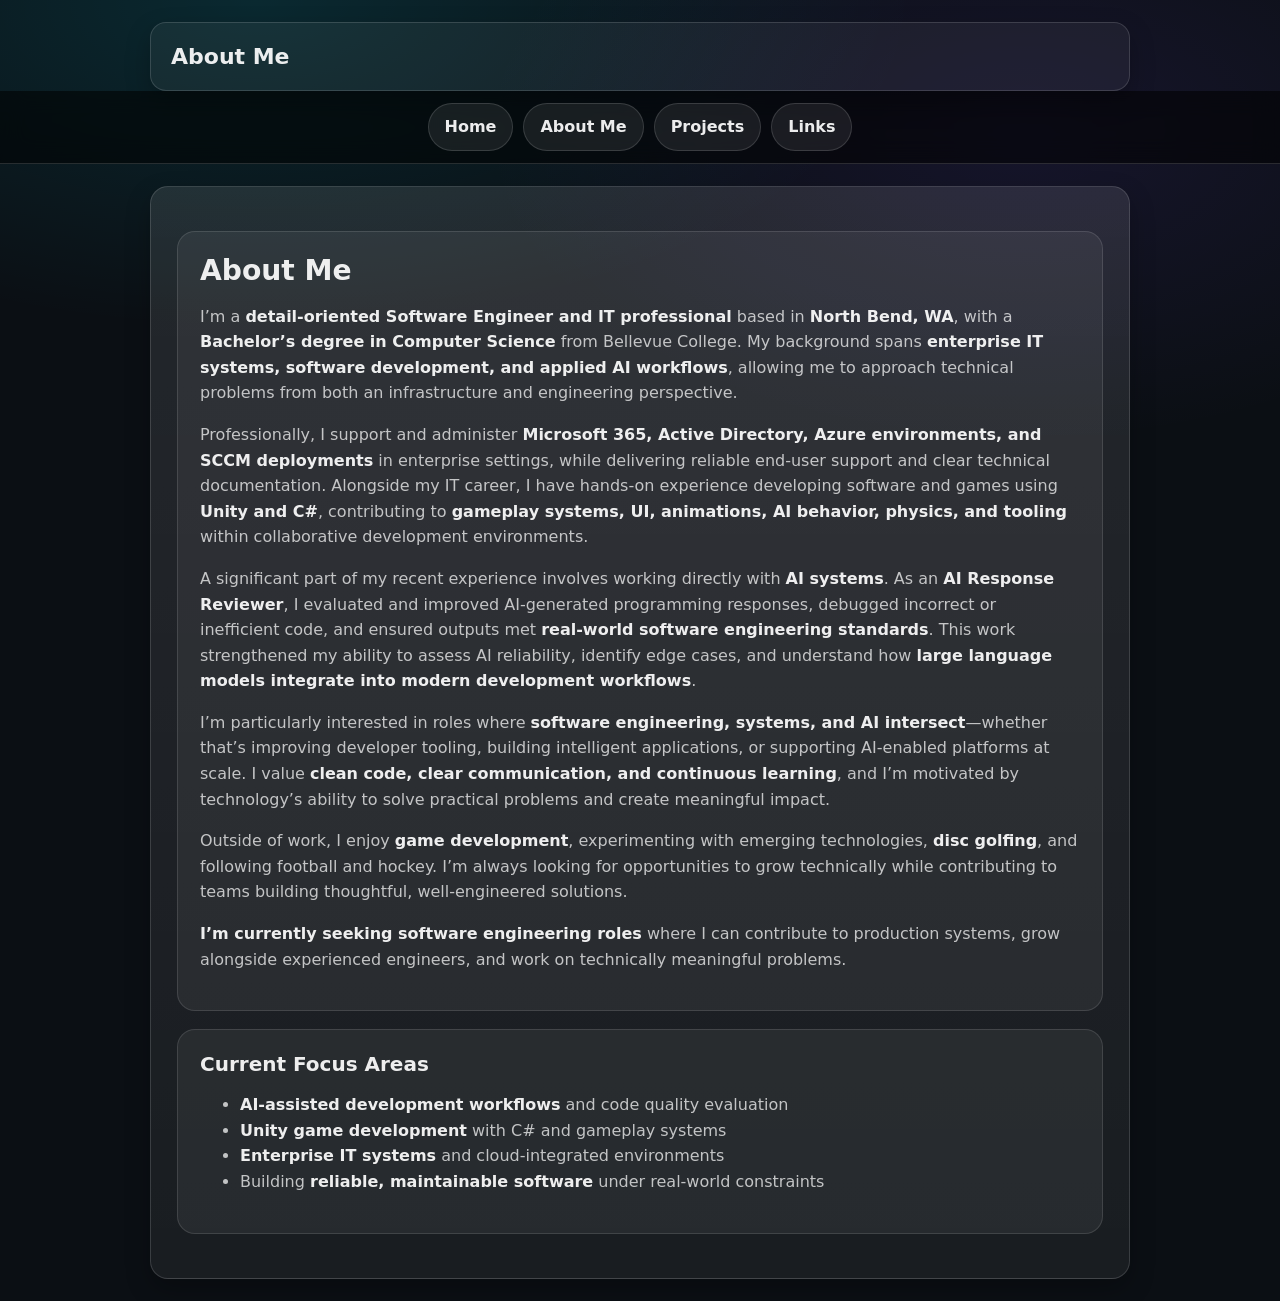
==== about.html @ 13e96431 "Upgrade Made major changes to the style and layout of website." ====
<!DOCTYPE html>
<html lang="en">
<head>
    <meta charset="UTF-8">
    <title>About Me - Charles Biffin</title>
    <link rel="stylesheet" href="assets/style.css">
    <meta name="viewport" content="width=device-width, initial-scale=1.0">
</head>
<body>

    <!-- Large Page Title -->
    <div class="page-title about-title">About Me</div>

    <!-- Navigation Bar -->
    <nav class="navbar">
        <a href="index.html" class="nav-button">Home</a>
        <a href="about.html" class="nav-button">About Me</a>
        <a href="projects.html" class="nav-button">Projects</a>
        <a href="links.html" class="nav-button">Links</a>
    </nav>

    <!-- Main Container -->
    <div class="main-container">
        <section class="content-box">
  <h2>About Me</h2>

  <p>
    I’m a <strong>detail-oriented Software Engineer and IT professional</strong> based in <strong>North Bend, WA</strong>, with a <strong>Bachelor’s degree in Computer Science</strong> from Bellevue College. My background spans <strong>enterprise IT systems, software development, and applied AI workflows</strong>, allowing me to approach technical problems from both an infrastructure and engineering perspective.
  </p>

  <p>
    Professionally, I support and administer <strong>Microsoft 365, Active Directory, Azure environments, and SCCM deployments</strong> in enterprise settings, while delivering reliable end-user support and clear technical documentation. Alongside my IT career, I have hands-on experience developing software and games using <strong>Unity and C#</strong>, contributing to <strong>gameplay systems, UI, animations, AI behavior, physics, and tooling</strong> within collaborative development environments.
  </p>

  <p>
    A significant part of my recent experience involves working directly with <strong>AI systems</strong>. As an <strong>AI Response Reviewer</strong>, I evaluated and improved AI-generated programming responses, debugged incorrect or inefficient code, and ensured outputs met <strong>real-world software engineering standards</strong>. This work strengthened my ability to assess AI reliability, identify edge cases, and understand how <strong>large language models integrate into modern development workflows</strong>.
  </p>

  <p>
    I’m particularly interested in roles where <strong>software engineering, systems, and AI intersect</strong>—whether that’s improving developer tooling, building intelligent applications, or supporting AI-enabled platforms at scale. I value <strong>clean code, clear communication, and continuous learning</strong>, and I’m motivated by technology’s ability to solve practical problems and create meaningful impact.
  </p>

  <p>
    Outside of work, I enjoy <strong>game development</strong>, experimenting with emerging technologies, <strong>disc golfing</strong>, and following football and hockey. I’m always looking for opportunities to grow technically while contributing to teams building thoughtful, well-engineered solutions.
  </p>

  <p>
    <strong>I’m currently seeking software engineering roles</strong> where I can contribute to production systems, grow alongside experienced engineers, and work on technically meaningful problems.
  </p>
</section>

        <section class="content-box">
  <h3>Current Focus Areas</h3>
  <ul>
    <li><strong>AI-assisted development workflows</strong> and code quality evaluation</li>
    <li><strong>Unity game development</strong> with C# and gameplay systems</li>
    <li><strong>Enterprise IT systems</strong> and cloud-integrated environments</li>
    <li>Building <strong>reliable, maintainable software</strong> under real-world constraints</li>
  </ul>
</section>


    </div>

</body>
</html>
---- assets/style.css ----
/* =========================================================
   CharlesBLive — Site-wide styles (clean modern refresh)
   Works with your existing class names:
   .navbar .nav-button .welcome .experience .projects .project-card
   .main-container .content-box .page-title
========================================================= */

:root{
  --bg: #0b0f14;
  --panel: rgba(255,255,255,0.06);
  --panel2: rgba(255,255,255,0.10);
  --border: rgba(255,255,255,0.14);

  --text: rgba(255,255,255,0.92);
  --muted: rgba(255,255,255,0.72);

  --accent: #00e5ff;
  --accent2: #7c4dff;

  --radius: 18px;
  --shadow: 0 18px 45px rgba(0,0,0,0.45);
  --shadowSoft: 0 10px 25px rgba(0,0,0,0.25);

  --max: 980px;
}

/* Base reset */
*{ box-sizing: border-box; }
html, body{ margin: 0; padding: 0; overflow-x: hidden; }

body{
  background:
    radial-gradient(1100px 550px at 20% 0%, rgba(0,229,255,0.12), transparent 60%),
    radial-gradient(900px 520px at 80% 10%, rgba(124,77,255,0.10), transparent 60%),
    var(--bg);
  color: var(--text);
  font-family: ui-sans-serif, system-ui, -apple-system, "Segoe UI", Arial, sans-serif;
  line-height: 1.6;
}

/* Typography */
h1,h2,h3{ line-height: 1.2; margin: 0 0 10px; }
h1{ font-size: clamp(28px, 3.2vw, 44px); letter-spacing: -0.02em; }
h2{ font-size: clamp(22px, 2.2vw, 30px); }
h3{ font-size: 20px; }

p, li{ color: var(--muted); }
strong{ color: var(--text); }

a{ color: var(--accent); text-decoration: none; }
a:hover{ text-decoration: underline; }

/* Shared “container feel” */
.welcome,
.experience,
.main-container,
.projects{
  width: min(92vw, var(--max));
  margin: 22px auto;
}

/* Page title banner */
.page-title{
  width: min(92vw, var(--max));
  margin: 22px auto 0;
  padding: 16px 20px;
  border-radius: 16px;
  border: 1px solid var(--border);
  background: rgba(255,255,255,0.05);
  box-shadow: var(--shadowSoft);
  font-weight: 800;
  font-size: 22px;
  color: var(--text);
}

/* =========================================================
   Navbar (sticky, clean)
========================================================= */
.navbar{
  position: sticky;
  top: 0;
  z-index: 999;
  background: rgba(0,0,0,0.55);
  backdrop-filter: blur(12px);
  border-bottom: 1px solid var(--border);

  display: flex;
  justify-content: center;
  gap: 10px;
  padding: 12px 12px;
  flex-wrap: wrap;
}

.nav-button{
  display: inline-flex;
  align-items: center;
  justify-content: center;

  padding: 10px 16px;
  border-radius: 999px;

  border: 1px solid rgba(255,255,255,0.14);
  background: rgba(255,255,255,0.08);

  color: var(--text);
  font-weight: 650;
  font-size: 16px;

  transition: transform 0.15s ease, background 0.15s ease, border-color 0.15s ease;
}

.nav-button:hover{
  transform: translateY(-1px);
  background: rgba(0,229,255,0.14);
  border-color: rgba(0,229,255,0.35);
  text-decoration: none;
}

/* =========================================================
   Sections / cards
========================================================= */
.welcome,
.experience,
.main-container{
  border-radius: var(--radius);
  border: 1px solid var(--border);
  background: linear-gradient(180deg, var(--panel2), var(--panel));
  box-shadow: var(--shadowSoft);
  padding: 26px;
}

.welcome{
  text-align: left;
}

.welcome p{
  margin-bottom: 0;
}

.experience .job{
  margin-top: 16px;
  padding-top: 16px;
  border-top: 1px solid rgba(255,255,255,0.10);
}

.experience .job:first-of-type{
  border-top: none;
  padding-top: 0;
}

.experience ul{
  margin: 10px 0 0;
  padding-left: 20px;
}

.experience li{
  margin: 8px 0;
}

/* Reusable content boxes (About page uses these) */
.content-box{
  margin: 18px auto;
  padding: 22px;
  border-radius: var(--radius);
  border: 1px solid rgba(255,255,255,0.12);
  background: rgba(255,255,255,0.06);
}

/* =========================================================
   Projects layout
========================================================= */
.projects{
  display: grid;
  grid-template-columns: 1fr;
  gap: 18px;
}

.project-card{
  border-radius: var(--radius);
  border: 1px solid rgba(255,255,255,0.14);
  background: linear-gradient(180deg, rgba(255,255,255,0.09), rgba(255,255,255,0.05));
  box-shadow: var(--shadowSoft);
  padding: 22px;

  transition: transform 0.18s ease, box-shadow 0.18s ease, border-color 0.18s ease;
}

.project-card:hover{
  transform: translateY(-3px);
  box-shadow: var(--shadow);
  border-color: rgba(0,229,255,0.35);
}

.project-card p{
  margin: 10px 0 0;
}

/* Buttons */
.game-button{
  display: inline-flex;
  align-items: center;
  justify-content: center;

  margin-top: 14px;
  padding: 12px 16px;

  border-radius: 12px;
  font-weight: 750;

  border: 1px solid rgba(0,229,255,0.35);
  background: rgba(0,229,255,0.12);
  color: var(--text);

  transition: transform 0.15s ease, background 0.15s ease, border-color 0.15s ease;
}

.game-button:hover{
  transform: translateY(-1px);
  background: rgba(0,229,255,0.18);
  text-decoration: none;
}

/* Images inside project cards if you add them */
.project-card img{
  width: 100%;
  height: auto;
  border-radius: 14px;
  margin-top: 14px;
  border: 1px solid rgba(255,255,255,0.10);
}

/* =========================================================
   Mobile tweaks
========================================================= */
@media (min-width: 900px){
  .projects{
    grid-template-columns: 1fr 1fr;
  }
}

@media (max-width: 520px){
  .nav-button{
    flex: 1 1 auto;
    width: calc(50% - 10px);
    justify-content: center;
  }

  .welcome,
  .experience,
  .main-container{
    padding: 18px;
  }

  .content-box{
    padding: 18px;
  }
}


/* ==========================
   Project Tags (nice “pills”)
========================== */
.tag-row {
  display: flex;
  flex-wrap: wrap;
  gap: 10px;
  margin: 14px 0 18px;
}

.tag {
  display: inline-block;
  padding: 6px 12px;
  border-radius: 999px;
  font-size: 14px;
  font-weight: 700;
  letter-spacing: 0.2px;

  background: rgba(0, 255, 255, 0.12);
  border: 1px solid rgba(0, 255, 255, 0.5);
  color: #bffcff;
}
.project-card .game-button {
  margin-right: 10px;
  margin-top: 10px;
}
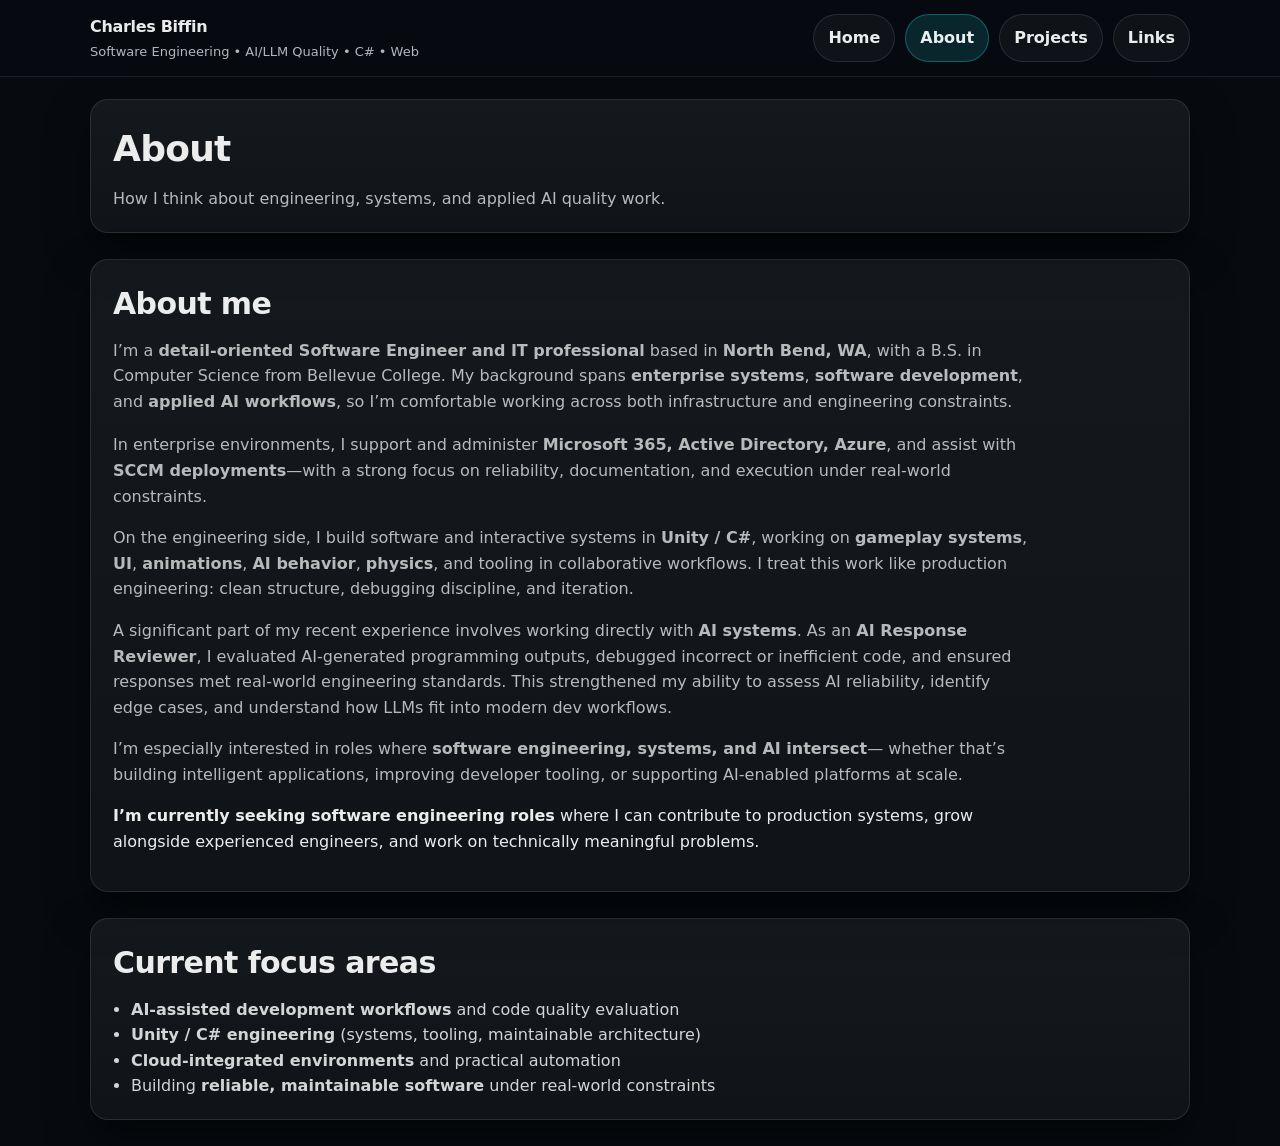
==== commit ad55c303: "edits to formatting" ====
--- a/about.html
+++ b/about.html
@@ -1,66 +1,110 @@
 <!DOCTYPE html>
 <html lang="en">
 <head>
-    <meta charset="UTF-8">
-    <title>About Me - Charles Biffin</title>
-    <link rel="stylesheet" href="assets/style.css">
-    <meta name="viewport" content="width=device-width, initial-scale=1.0">
+  <!-- =========================
+       Metadata + SEO
+       ========================= -->
+  <meta charset="UTF-8" />
+  <meta name="viewport" content="width=device-width, initial-scale=1.0" />
+  <title>About | Charles Biffin</title>
+  <meta name="description"
+        content="About Charles Biffin — software engineer focused on practical systems and applied AI/LLM code quality, based in North Bend, WA." />
+
+  <link rel="stylesheet" href="assets/style.css" />
 </head>
+
 <body>
+  <a class="skip-link" href="#main">Skip to content</a>
 
-    <!-- Large Page Title -->
-    <div class="page-title about-title">About Me</div>
+  <!-- =========================================================
+       Shared Header / Nav (MATCHES index/projects/links)
+       ========================================================= -->
+  <header class="site-header">
+    <div class="container site-header__inner">
+      <div class="brand">
+        <div class="brand__name">Charles Biffin</div>
+        <div class="brand__tagline">Software Engineering • AI/LLM Quality • C# • Web</div>
+      </div>
 
-    <!-- Navigation Bar -->
-    <nav class="navbar">
-        <a href="index.html" class="nav-button">Home</a>
-        <a href="about.html" class="nav-button">About Me</a>
-        <a href="projects.html" class="nav-button">Projects</a>
-        <a href="links.html" class="nav-button">Links</a>
-    </nav>
+      <nav class="nav" aria-label="Primary">
+        <a href="index.html">Home</a>
+        <a class="is-active" href="about.html" aria-current="page">About</a>
+        <a href="projects.html">Projects</a>
+        <a href="links.html">Links</a>
+      </nav>
+    </div>
+  </header>
 
-    <!-- Main Container -->
-    <div class="main-container">
-        <section class="content-box">
-  <h2>About Me</h2>
+  <main id="main" class="container">
 
-  <p>
-    I’m a <strong>detail-oriented Software Engineer and IT professional</strong> based in <strong>North Bend, WA</strong>, with a <strong>Bachelor’s degree in Computer Science</strong> from Bellevue College. My background spans <strong>enterprise IT systems, software development, and applied AI workflows</strong>, allowing me to approach technical problems from both an infrastructure and engineering perspective.
-  </p>
+    <!-- =========================
+         Page header panel
+         ========================= -->
+    <section class="page-hero panel section" aria-label="About header">
+      <h1>About</h1>
+      <p>How I think about engineering, systems, and applied AI quality work.</p>
+    </section>
 
-  <p>
-    Professionally, I support and administer <strong>Microsoft 365, Active Directory, Azure environments, and SCCM deployments</strong> in enterprise settings, while delivering reliable end-user support and clear technical documentation. Alongside my IT career, I have hands-on experience developing software and games using <strong>Unity and C#</strong>, contributing to <strong>gameplay systems, UI, animations, AI behavior, physics, and tooling</strong> within collaborative development environments.
-  </p>
+    <!-- =========================
+         About content
+         ========================= -->
+    <section class="section panel" style="padding: 20px 22px;" aria-label="About content">
+      <!-- NOTE:
+           I’m using your “polished” about text, but kept it tighter and recruiter-focused. -->
+      <h2 class="section__title">About me</h2>
 
-  <p>
-    A significant part of my recent experience involves working directly with <strong>AI systems</strong>. As an <strong>AI Response Reviewer</strong>, I evaluated and improved AI-generated programming responses, debugged incorrect or inefficient code, and ensured outputs met <strong>real-world software engineering standards</strong>. This work strengthened my ability to assess AI reliability, identify edge cases, and understand how <strong>large language models integrate into modern development workflows</strong>.
-  </p>
+      <p class="section__subtitle" style="max-width: 90ch;">
+        I’m a <strong>detail-oriented Software Engineer and IT professional</strong> based in <strong>North Bend, WA</strong>,
+        with a B.S. in Computer Science from Bellevue College. My background spans
+        <strong>enterprise systems</strong>, <strong>software development</strong>, and <strong>applied AI workflows</strong>,
+        so I’m comfortable working across both infrastructure and engineering constraints.
+      </p>
 
-  <p>
-    I’m particularly interested in roles where <strong>software engineering, systems, and AI intersect</strong>—whether that’s improving developer tooling, building intelligent applications, or supporting AI-enabled platforms at scale. I value <strong>clean code, clear communication, and continuous learning</strong>, and I’m motivated by technology’s ability to solve practical problems and create meaningful impact.
-  </p>
+      <!-- Break paragraphs for readability (better than one giant wall) -->
+      <p style="max-width: 90ch; color: var(--muted);">
+        In enterprise environments, I support and administer <strong>Microsoft 365, Active Directory, Azure</strong>,
+        and assist with <strong>SCCM deployments</strong>—with a strong focus on reliability, documentation,
+        and execution under real-world constraints.
+      </p>
 
-  <p>
-    Outside of work, I enjoy <strong>game development</strong>, experimenting with emerging technologies, <strong>disc golfing</strong>, and following football and hockey. I’m always looking for opportunities to grow technically while contributing to teams building thoughtful, well-engineered solutions.
-  </p>
+      <p style="max-width: 90ch; color: var(--muted);">
+        On the engineering side, I build software and interactive systems in <strong>Unity / C#</strong>,
+        working on <strong>gameplay systems</strong>, <strong>UI</strong>, <strong>animations</strong>,
+        <strong>AI behavior</strong>, <strong>physics</strong>, and tooling in collaborative workflows.
+        I treat this work like production engineering: clean structure, debugging discipline, and iteration.
+      </p>
 
-  <p>
-    <strong>I’m currently seeking software engineering roles</strong> where I can contribute to production systems, grow alongside experienced engineers, and work on technically meaningful problems.
-  </p>
-</section>
+      <p style="max-width: 90ch; color: var(--muted);">
+        A significant part of my recent experience involves working directly with <strong>AI systems</strong>.
+        As an <strong>AI Response Reviewer</strong>, I evaluated AI-generated programming outputs, debugged incorrect or inefficient code,
+        and ensured responses met real-world engineering standards. This strengthened my ability to assess AI reliability,
+        identify edge cases, and understand how LLMs fit into modern dev workflows.
+      </p>
 
-        <section class="content-box">
-  <h3>Current Focus Areas</h3>
-  <ul>
-    <li><strong>AI-assisted development workflows</strong> and code quality evaluation</li>
-    <li><strong>Unity game development</strong> with C# and gameplay systems</li>
-    <li><strong>Enterprise IT systems</strong> and cloud-integrated environments</li>
-    <li>Building <strong>reliable, maintainable software</strong> under real-world constraints</li>
-  </ul>
-</section>
+      <p style="max-width: 90ch; color: var(--muted);">
+        I’m especially interested in roles where <strong>software engineering, systems, and AI intersect</strong>—
+        whether that’s building intelligent applications, improving developer tooling, or supporting AI-enabled platforms at scale.
+      </p>
 
+      <p style="max-width: 90ch;">
+        <strong>I’m currently seeking software engineering roles</strong> where I can contribute to production systems,
+        grow alongside experienced engineers, and work on technically meaningful problems.
+      </p>
+    </section>
 
-    </div>
+    <!-- =========================
+         Focus areas panel
+         ========================= -->
+    <section class="section panel" style="padding: 20px 22px;" aria-label="Current focus areas">
+      <h2 class="section__title">Current focus areas</h2>
+      <ul style="margin: 10px 0 0; padding-left: 18px; color: rgba(255,255,255,0.82);">
+        <li><strong>AI-assisted development workflows</strong> and code quality evaluation</li>
+        <li><strong>Unity / C# engineering</strong> (systems, tooling, maintainable architecture)</li>
+        <li><strong>Cloud-integrated environments</strong> and practical automation</li>
+        <li>Building <strong>reliable, maintainable software</strong> under real-world constraints</li>
+      </ul>
+    </section>
 
+  </main>
 </body>
 </html>
--- a/assets/style.css
+++ b/assets/style.css
@@ -1,285 +1,429 @@
-/* =========================================================
-   CharlesBLive — Site-wide styles (clean modern refresh)
-   Works with your existing class names:
-   .navbar .nav-button .welcome .experience .projects .project-card
-   .main-container .content-box .page-title
-========================================================= */
-
-:root{
-  --bg: #0b0f14;
-  --panel: rgba(255,255,255,0.06);
-  --panel2: rgba(255,255,255,0.10);
-  --border: rgba(255,255,255,0.14);
-
-  --text: rgba(255,255,255,0.92);
-  --muted: rgba(255,255,255,0.72);
-
-  --accent: #00e5ff;
-  --accent2: #7c4dff;
-
+/* ==========================================================================
+   Charles Biffin Portfolio — style.css
+   Goal: modern, recruiter-friendly UI with simple HTML + CSS (GitHub Pages).
+   Notes:
+   - Uses CSS variables for easy theming.
+   - Uses grid + flex to keep cards aligned (equal height, buttons at bottom).
+   - Includes basic accessibility affordances (focus rings, skip link).
+   ========================================================================== */
+
+/* =========================
+   1) CSS Variables / Theme
+   ========================= */
+:root {
+  /* Colors */
+  --bg: #070b10;              /* page background */
+  --panel: rgba(255, 255, 255, 0.06);
+  --panel-2: rgba(255, 255, 255, 0.04);
+  --border: rgba(255, 255, 255, 0.10);
+  --text: rgba(255, 255, 255, 0.92);
+  --muted: rgba(255, 255, 255, 0.70);
+
+  /* Accent (teal) */
+  --accent: #19d3da;
+  --accent-2: #0ea5b4;
+
+  /* Shadows */
+  --shadow: 0 18px 40px rgba(0, 0, 0, 0.55);
+
+  /* Layout */
+  --max: 1100px;
   --radius: 18px;
-  --shadow: 0 18px 45px rgba(0,0,0,0.45);
-  --shadowSoft: 0 10px 25px rgba(0,0,0,0.25);
-
-  --max: 980px;
-}
-
-/* Base reset */
-*{ box-sizing: border-box; }
-html, body{ margin: 0; padding: 0; overflow-x: hidden; }
-
-body{
+
+  /* Type */
+  --font: ui-sans-serif, system-ui, -apple-system, Segoe UI, Roboto, Arial, "Apple Color Emoji",
+          "Segoe UI Emoji", "Segoe UI Symbol";
+}
+
+/* =========================
+   2) Base / Reset
+   ========================= */
+* { box-sizing: border-box; }
+
+html, body {
+  margin: 0;
+  padding: 0;
+  background: var(--bg);
+  color: var(--text);
+  font-family: var(--font);
+  line-height: 1.6;
+}
+
+/* Subtle background gradient (keeps the site from feeling flat) */
+body::before {
+  content: "";
+  position: fixed;
+  inset: 0;
+  z-index: -1;
   background:
-    radial-gradient(1100px 550px at 20% 0%, rgba(0,229,255,0.12), transparent 60%),
-    radial-gradient(900px 520px at 80% 10%, rgba(124,77,255,0.10), transparent 60%),
-    var(--bg);
+    radial-gradient(900px 600px at 20% 10%, rgba(25, 211, 218, 0.18), transparent 60%),
+    radial-gradient(900px 600px at 70% 30%, rgba(14, 165, 180, 0.12), transparent 60%),
+    radial-gradient(1100px 700px at 50% 90%, rgba(255, 255, 255, 0.06), transparent 60%);
+}
+
+/* Links */
+a {
+  color: var(--accent);
+  text-decoration: none;
+}
+a:hover { text-decoration: underline; }
+
+/* Images should never overflow */
+img { max-width: 100%; display: block; }
+
+/* Accessible focus ring */
+:focus-visible {
+  outline: 3px solid rgba(25, 211, 218, 0.65);
+  outline-offset: 2px;
+  border-radius: 10px;
+}
+
+/* =========================
+   3) Utility: Container + Sections
+   ========================= */
+.container {
+  width: min(var(--max), 92vw);
+  margin: 0 auto;
+}
+
+.section {
+  margin: 26px auto;
+}
+
+.section__title {
+  margin: 0 0 10px;
+  font-size: clamp(22px, 2.4vw, 30px);
+  letter-spacing: -0.02em;
+}
+
+.section__subtitle {
+  margin: 0 0 18px;
+  color: var(--muted);
+}
+
+/* A reusable “panel” wrapper */
+.panel {
+  background: linear-gradient(180deg, var(--panel), var(--panel-2));
+  border: 1px solid var(--border);
+  border-radius: var(--radius);
+  box-shadow: var(--shadow);
+}
+
+/* =========================
+   4) Accessibility: Skip Link
+   ========================= */
+/* Visible only when tabbed to */
+.skip-link {
+  position: absolute;
+  top: 8px;
+  left: 8px;
+  padding: 10px 12px;
+  background: #000;
+  border: 1px solid var(--border);
+  border-radius: 12px;
   color: var(--text);
-  font-family: ui-sans-serif, system-ui, -apple-system, "Segoe UI", Arial, sans-serif;
-  line-height: 1.6;
-}
-
-/* Typography */
-h1,h2,h3{ line-height: 1.2; margin: 0 0 10px; }
-h1{ font-size: clamp(28px, 3.2vw, 44px); letter-spacing: -0.02em; }
-h2{ font-size: clamp(22px, 2.2vw, 30px); }
-h3{ font-size: 20px; }
-
-p, li{ color: var(--muted); }
-strong{ color: var(--text); }
-
-a{ color: var(--accent); text-decoration: none; }
-a:hover{ text-decoration: underline; }
-
-/* Shared “container feel” */
-.welcome,
-.experience,
-.main-container,
-.projects{
-  width: min(92vw, var(--max));
-  margin: 22px auto;
-}
-
-/* Page title banner */
-.page-title{
-  width: min(92vw, var(--max));
-  margin: 22px auto 0;
-  padding: 16px 20px;
-  border-radius: 16px;
-  border: 1px solid var(--border);
-  background: rgba(255,255,255,0.05);
-  box-shadow: var(--shadowSoft);
+  transform: translateY(-140%);
+}
+.skip-link:focus {
+  transform: translateY(0%);
+  z-index: 9999;
+}
+
+/* =========================
+   5) Header / Nav (shared across pages)
+   ========================= */
+.site-header {
+  position: sticky;  /* keeps navigation visible while scrolling */
+  top: 0;
+  z-index: 50;
+
+  /* Make it feel like a top app bar */
+  background: rgba(7, 11, 16, 0.75);
+  backdrop-filter: blur(10px);
+  border-bottom: 1px solid rgba(255, 255, 255, 0.08);
+}
+
+.site-header__inner {
+  display: flex;
+  align-items: center;
+  justify-content: space-between;
+  gap: 18px;
+  padding: 14px 0;
+}
+
+/* Brand block (name + tagline) */
+.brand {
+  display: grid;
+  gap: 2px;
+}
+.brand__name {
   font-weight: 800;
-  font-size: 22px;
+  letter-spacing: -0.02em;
+}
+.brand__tagline {
+  color: var(--muted);
+  font-size: 13px;
+}
+
+/* Nav pills */
+.nav {
+  display: flex;
+  gap: 10px;
+  flex-wrap: wrap;
+  justify-content: flex-end;
+}
+
+.nav a {
+  display: inline-flex;
+  align-items: center;
+  gap: 8px;
+  padding: 10px 14px;
+  border-radius: 999px;
+  border: 1px solid var(--border);
+  background: rgba(255, 255, 255, 0.04);
   color: var(--text);
-}
-
-/* =========================================================
-   Navbar (sticky, clean)
-========================================================= */
-.navbar{
-  position: sticky;
-  top: 0;
-  z-index: 999;
-  background: rgba(0,0,0,0.55);
-  backdrop-filter: blur(12px);
-  border-bottom: 1px solid var(--border);
-
-  display: flex;
-  justify-content: center;
-  gap: 10px;
-  padding: 12px 12px;
+  text-decoration: none;
+  font-weight: 600;
+  transition: transform 0.15s ease, background 0.15s ease, border 0.15s ease;
+}
+
+.nav a:hover {
+  background: rgba(255, 255, 255, 0.07);
+  transform: translateY(-1px);
+}
+
+/* Active state (set per page by adding class="is-active") */
+.nav a.is-active {
+  background: rgba(25, 211, 218, 0.14);
+  border-color: rgba(25, 211, 218, 0.35);
+}
+
+/* =========================
+   6) Hero (homepage top panel)
+   ========================= */
+.hero {
+  margin-top: 22px;
+  padding: clamp(18px, 3.2vw, 34px);
+}
+
+.hero h1 {
+  margin: 0 0 10px;
+  line-height: 1.08;
+  letter-spacing: -0.03em;
+  font-size: clamp(32px, 4.0vw, 56px);
+}
+
+.hero p {
+  margin: 0;
+  color: var(--muted);
+  font-size: clamp(15px, 1.6vw, 18px);
+  max-width: 70ch;
+}
+
+.hero__cta {
+  display: flex;
   flex-wrap: wrap;
-}
-
-.nav-button{
+  gap: 12px;
+  margin-top: 18px;
+}
+
+/* =========================
+   7) Buttons
+   ========================= */
+.btn {
   display: inline-flex;
   align-items: center;
   justify-content: center;
-
-  padding: 10px 16px;
+  gap: 10px;
+
+  padding: 12px 16px;
   border-radius: 999px;
-
-  border: 1px solid rgba(255,255,255,0.14);
-  background: rgba(255,255,255,0.08);
-
+  border: 1px solid var(--border);
+  text-decoration: none;
+  font-weight: 800;
   color: var(--text);
-  font-weight: 650;
-  font-size: 16px;
-
-  transition: transform 0.15s ease, background 0.15s ease, border-color 0.15s ease;
-}
-
-.nav-button:hover{
+
+  background: rgba(255, 255, 255, 0.06);
+  transition: transform 0.15s ease, background 0.15s ease, border 0.15s ease;
+}
+.btn:hover {
   transform: translateY(-1px);
-  background: rgba(0,229,255,0.14);
-  border-color: rgba(0,229,255,0.35);
+  background: rgba(255, 255, 255, 0.08);
   text-decoration: none;
 }
-
-/* =========================================================
-   Sections / cards
-========================================================= */
-.welcome,
-.experience,
-.main-container{
+.btn--primary {
+  background: rgba(25, 211, 218, 0.14);
+  border-color: rgba(25, 211, 218, 0.35);
+}
+.btn--primary:hover {
+  background: rgba(25, 211, 218, 0.18);
+}
+
+/* =========================
+   8) Card Grid + Cards (alignment fix lives here)
+   ========================= */
+/* IMPORTANT:
+   - grid aligns items by rows
+   - each .card uses flex column so the footer sticks to bottom
+*/
+.grid {
+  display: grid;
+  gap: 18px;
+}
+
+.grid--2 { grid-template-columns: repeat(2, minmax(0, 1fr)); }
+.grid--3 { grid-template-columns: repeat(3, minmax(0, 1fr)); }
+
+/* Responsive breakpoints */
+@media (max-width: 980px) {
+  .grid--3 { grid-template-columns: repeat(2, minmax(0, 1fr)); }
+}
+@media (max-width: 640px) {
+  .grid--2, .grid--3 { grid-template-columns: 1fr; }
+}
+
+.card {
+  /* Equal-height behavior: stretch within grid row + internal flex layout */
+  height: 100%;
+  display: flex;
+  flex-direction: column;
+
+  padding: 18px;
   border-radius: var(--radius);
   border: 1px solid var(--border);
-  background: linear-gradient(180deg, var(--panel2), var(--panel));
-  box-shadow: var(--shadowSoft);
-  padding: 26px;
-}
-
-.welcome{
-  text-align: left;
-}
-
-.welcome p{
-  margin-bottom: 0;
-}
-
-.experience .job{
-  margin-top: 16px;
-  padding-top: 16px;
-  border-top: 1px solid rgba(255,255,255,0.10);
-}
-
-.experience .job:first-of-type{
-  border-top: none;
-  padding-top: 0;
-}
-
-.experience ul{
-  margin: 10px 0 0;
-  padding-left: 20px;
-}
-
-.experience li{
-  margin: 8px 0;
-}
-
-/* Reusable content boxes (About page uses these) */
-.content-box{
-  margin: 18px auto;
-  padding: 22px;
-  border-radius: var(--radius);
-  border: 1px solid rgba(255,255,255,0.12);
-  background: rgba(255,255,255,0.06);
-}
-
-/* =========================================================
-   Projects layout
-========================================================= */
-.projects{
-  display: grid;
-  grid-template-columns: 1fr;
-  gap: 18px;
-}
-
-.project-card{
-  border-radius: var(--radius);
-  border: 1px solid rgba(255,255,255,0.14);
-  background: linear-gradient(180deg, rgba(255,255,255,0.09), rgba(255,255,255,0.05));
-  box-shadow: var(--shadowSoft);
-  padding: 22px;
-
-  transition: transform 0.18s ease, box-shadow 0.18s ease, border-color 0.18s ease;
-}
-
-.project-card:hover{
-  transform: translateY(-3px);
-  box-shadow: var(--shadow);
-  border-color: rgba(0,229,255,0.35);
-}
-
-.project-card p{
-  margin: 10px 0 0;
-}
-
-/* Buttons */
-.game-button{
-  display: inline-flex;
-  align-items: center;
-  justify-content: center;
-
-  margin-top: 14px;
-  padding: 12px 16px;
-
-  border-radius: 12px;
-  font-weight: 750;
-
-  border: 1px solid rgba(0,229,255,0.35);
-  background: rgba(0,229,255,0.12);
-  color: var(--text);
-
-  transition: transform 0.15s ease, background 0.15s ease, border-color 0.15s ease;
-}
-
-.game-button:hover{
-  transform: translateY(-1px);
-  background: rgba(0,229,255,0.18);
-  text-decoration: none;
-}
-
-/* Images inside project cards if you add them */
-.project-card img{
+  background: rgba(255, 255, 255, 0.04);
+}
+
+.card h3 {
+  margin: 0 0 8px;
+  letter-spacing: -0.02em;
+}
+
+.card p {
+  margin: 0 0 10px;
+  color: var(--muted);
+}
+
+/* Tech tags (chips) */
+.tags {
+  display: flex;
+  flex-wrap: wrap;
+  gap: 8px;
+  margin: 10px 0 14px;
+}
+.tag {
+  padding: 7px 10px;
+  border-radius: 999px;
+  border: 1px solid rgba(255, 255, 255, 0.10);
+  background: rgba(0, 0, 0, 0.12);
+  color: rgba(255, 255, 255, 0.75);
+  font-size: 13px;
+  font-weight: 700;
+}
+
+/* Project images:
+   - aspect-ratio keeps all cards visually consistent
+   - object-fit crops safely without stretching
+*/
+.card__media {
+  border-radius: 14px;
+  overflow: hidden;
+  border: 1px solid rgba(255, 255, 255, 0.08);
+  background: rgba(0, 0, 0, 0.20);
+  aspect-ratio: 16 / 9;
+}
+.card__media img {
   width: 100%;
-  height: auto;
-  border-radius: 14px;
-  margin-top: 14px;
-  border: 1px solid rgba(255,255,255,0.10);
-}
-
-/* =========================================================
-   Mobile tweaks
-========================================================= */
-@media (min-width: 900px){
-  .projects{
-    grid-template-columns: 1fr 1fr;
-  }
-}
-
-@media (max-width: 520px){
-  .nav-button{
-    flex: 1 1 auto;
-    width: calc(50% - 10px);
-    justify-content: center;
-  }
-
-  .welcome,
-  .experience,
-  .main-container{
-    padding: 18px;
-  }
-
-  .content-box{
-    padding: 18px;
-  }
-}
-
-
-/* ==========================
-   Project Tags (nice “pills”)
-========================== */
-.tag-row {
+  height: 100%;
+  object-fit: cover;
+}
+
+/* Footer pinned to bottom of card */
+.card__footer {
+  margin-top: auto; /* THIS is the magic: pushes footer to bottom */
   display: flex;
   flex-wrap: wrap;
   gap: 10px;
-  margin: 14px 0 18px;
-}
-
-.tag {
-  display: inline-block;
-  padding: 6px 12px;
-  border-radius: 999px;
+  padding-top: 14px;
+}
+
+/* =========================
+   9) Experience List
+   ========================= */
+.experience-list {
+  display: grid;
+  gap: 14px;
+}
+
+.role {
+  padding: 16px;
+  border-radius: var(--radius);
+  border: 1px solid var(--border);
+  background: rgba(255, 255, 255, 0.03);
+}
+
+.role__top {
+  display: flex;
+  flex-wrap: wrap;
+  gap: 8px 14px;
+  align-items: baseline;
+  justify-content: space-between;
+}
+
+.role__title {
+  margin: 0;
+  font-weight: 800;
+  letter-spacing: -0.01em;
+}
+
+.role__meta {
+  margin: 0;
+  color: var(--muted);
   font-size: 14px;
-  font-weight: 700;
-  letter-spacing: 0.2px;
-
-  background: rgba(0, 255, 255, 0.12);
-  border: 1px solid rgba(0, 255, 255, 0.5);
-  color: #bffcff;
-}
-.project-card .game-button {
-  margin-right: 10px;
-  margin-top: 10px;
-}
+}
+
+.role ul {
+  margin: 10px 0 0;
+  padding-left: 18px;
+  color: rgba(255, 255, 255, 0.82);
+}
+
+.role li { margin: 6px 0; }
+
+/* =========================
+   10) Page Header Panel (Projects/Links/About top title panel)
+   ========================= */
+.page-hero {
+  margin-top: 22px;
+  padding: 20px 22px;
+}
+
+.page-hero h1 {
+  margin: 0;
+  font-size: clamp(26px, 3vw, 36px);
+  letter-spacing: -0.02em;
+}
+
+.page-hero p {
+  margin: 8px 0 0;
+  color: var(--muted);
+  max-width: 80ch;
+}
+
+/* =========================
+   11) Footer (optional)
+   ========================= */
+.site-footer {
+  margin: 36px 0 26px;
+  color: rgba(255, 255, 255, 0.55);
+  font-size: 13px;
+}
+
+/* =========================
+   12) Small devices polish
+   ========================= */
+@media (max-width: 520px) {
+  .site-header__inner { gap: 12px; }
+  .nav a { padding: 9px 12px; }
+  .hero__cta { gap: 10px; }
+}
